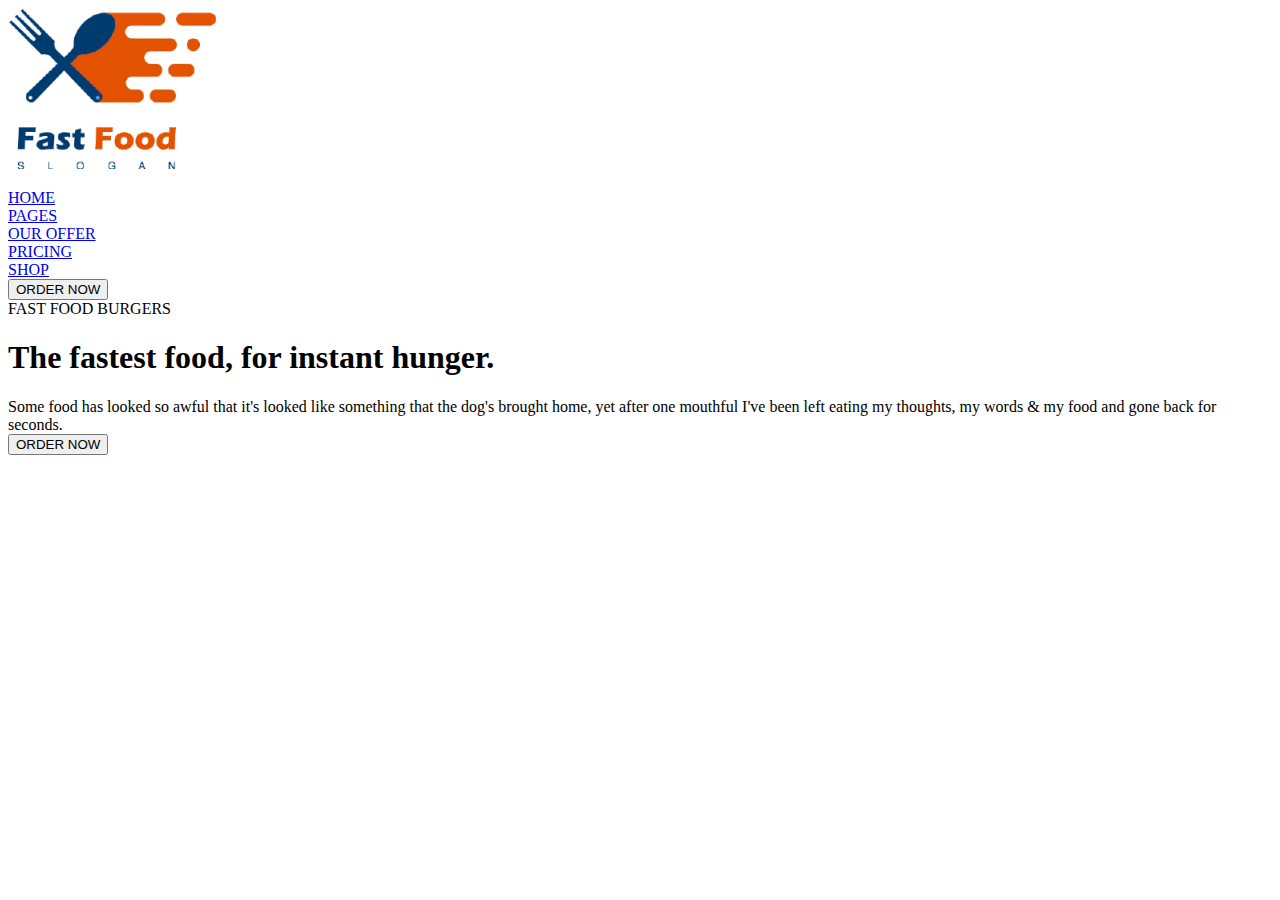
==== index.html @ 8cc74397 "ok i pull up to the after party" ====
<!DOCTYPE html>
<html lang="en">

<head>
    <meta charset="UTF-8">
    <meta http-equiv="X-UA-Compatible" content="IE=edge">
    <meta name="viewport" content="width=device-width, initial-scale=1.0">
    <title>Document</title>
    <link rel="style.css" href="style.css">
</head>

<body>
    <div class="wrapper">
        <section class="hero">
            <div class="container">
                <header class="header">
                    <div class="logo"><img src="img/content/fast-food-logo.png" alt="ergreg" class="logo__img">
                    </div>
                    <nav class="nav">
                        <ul class="nav__list"></ul>
                        <li class="nav__item">
                            <a href="#!" class="nav__link">HOME</a>
                        </li>
                        <li class="nav__item">
                            <a href="#!" class="nav__link">PAGES</a>
                        </li>
                        <li class="nav__item">
                            <a href="#!" class="nav__link">OUR OFFER</a>
                        </li>
                        <li class="nav__item">
                            <a href="#!" class="nav__link">PRICING</a>
                        </li>
                        <li class="nav__item">
                            <a href="#!" class="nav__link">SHOP</a>
                        </li>
            </div>
            </nav>
            <button class="btn">ORDER NOW</button>
            </header>
            <div class="content">
                <div class="content__disk">
                    <div class="content__headline">FAST FOOD BURGERS</div>
                    <h1 class="tittle">The fastest food, for instant hunger.</h1>
                    <div class="text">Some food has looked so awful that it's looked like something that the dog's
                        brought home, yet after one mouthful I've been left eating my thoughts, my words & my food and
                        gone back for seconds.
                    </div>
                </div>
                <BUtton class="btn">ORDER NOW</BUtton>
            </div>
    </div>
    </section>
    </div>
</body>

</html>
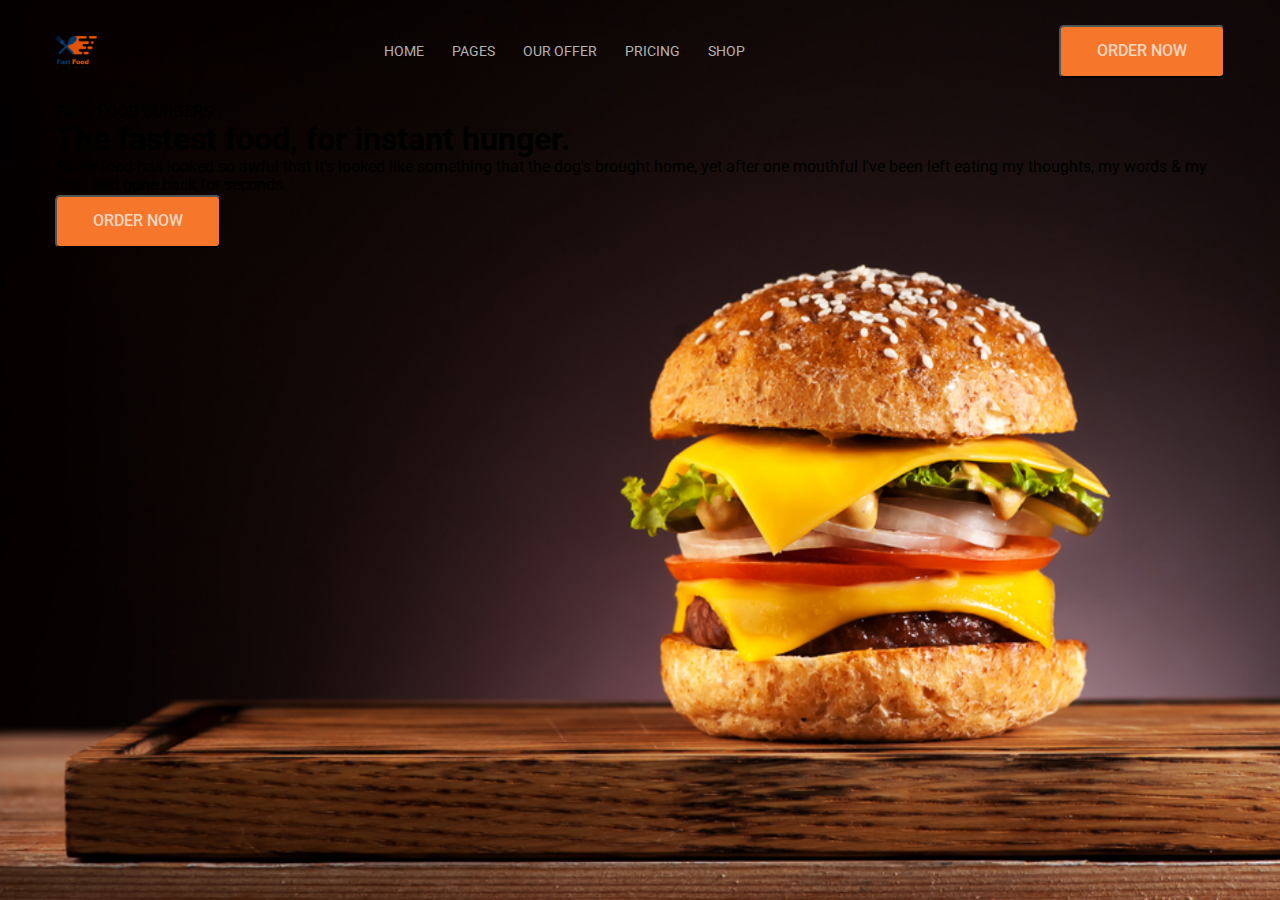
==== commit eb1792f1: "забыл" ====
--- a/index.html
+++ b/index.html
@@ -6,7 +6,11 @@
     <meta http-equiv="X-UA-Compatible" content="IE=edge">
     <meta name="viewport" content="width=device-width, initial-scale=1.0">
     <title>Document</title>
-    <link rel="style.css" href="style.css">
+    <link rel="preconnect" href="https://fonts.googleapis.com">
+    <link rel="preconnect" href="https://fonts.gstatic.com" crossorigin>
+    <link href="https://fonts.googleapis.com/css2?family=Roboto:wght@300;400;700&display=swap" rel="stylesheet">
+    <link rel="stylesheet" href="css/normize.css">
+    <link rel="stylesheet" href="css/style.css">
 </head>
 
 <body>
@@ -17,39 +21,40 @@
                     <div class="logo"><img src="img/content/fast-food-logo.png" alt="ergreg" class="logo__img">
                     </div>
                     <nav class="nav">
-                        <ul class="nav__list"></ul>
-                        <li class="nav__item">
-                            <a href="#!" class="nav__link">HOME</a>
-                        </li>
-                        <li class="nav__item">
-                            <a href="#!" class="nav__link">PAGES</a>
-                        </li>
-                        <li class="nav__item">
-                            <a href="#!" class="nav__link">OUR OFFER</a>
-                        </li>
-                        <li class="nav__item">
-                            <a href="#!" class="nav__link">PRICING</a>
-                        </li>
-                        <li class="nav__item">
-                            <a href="#!" class="nav__link">SHOP</a>
-                        </li>
+                        <ul class="nav__list">
+                            <li class="nav__item">
+                                <a href="#!" class="nav__link">HOME</a>
+                            </li>
+                            <li class="nav__item">
+                                <a href="#!" class="nav__link">PAGES</a>
+                            </li>
+                            <li class="nav__item">
+                                <a href="#!" class="nav__link">OUR OFFER</a>
+                            </li>
+                            <li class="nav__item">
+                                <a href="#!" class="nav__link">PRICING</a>
+                            </li>
+                            <li class="nav__item">
+                                <a href="#!" class="nav__link">SHOP</a>
+                            </li>
+                        </ul>
+                    </nav>
+                    <button class="btn">ORDER NOW</button>
+                </header>
+                <div class="content">
+                    <div class="content__disk">
+                        <div class="content__headline">FAST FOOD BURGERS</div>
+                        <h1 class="tittle">The fastest food, for instant hunger.</h1>
+                        <div class="text">Some food has looked so awful that it's looked like something that the dog's
+                            brought home, yet after one mouthful I've been left eating my thoughts, my words & my food
+                            and
+                            gone back for seconds.
+                        </div>
+                    </div>
+                    <BUtton class="btn">ORDER NOW</BUtton>
+                </div>
             </div>
-            </nav>
-            <button class="btn">ORDER NOW</button>
-            </header>
-            <div class="content">
-                <div class="content__disk">
-                    <div class="content__headline">FAST FOOD BURGERS</div>
-                    <h1 class="tittle">The fastest food, for instant hunger.</h1>
-                    <div class="text">Some food has looked so awful that it's looked like something that the dog's
-                        brought home, yet after one mouthful I've been left eating my thoughts, my words & my food and
-                        gone back for seconds.
-                    </div>
-                </div>
-                <BUtton class="btn">ORDER NOW</BUtton>
-            </div>
-    </div>
-    </section>
+        </section>
     </div>
 </body>
 
--- a/css/normize.css
+++ b/css/normize.css
@@ -0,0 +1,349 @@
+/*! normalize.css v8.0.1 | MIT License | github.com/necolas/normalize.css */
+
+/* Document
+   ========================================================================== */
+
+/**
+ * 1. Correct the line height in all browsers.
+ * 2. Prevent adjustments of font size after orientation changes in iOS.
+ */
+
+html {
+  line-height: 1.15; /* 1 */
+  -webkit-text-size-adjust: 100%; /* 2 */
+}
+
+/* Sections
+   ========================================================================== */
+
+/**
+ * Remove the margin in all browsers.
+ */
+
+body {
+  margin: 0;
+}
+
+/**
+ * Render the `main` element consistently in IE.
+ */
+
+main {
+  display: block;
+}
+
+/**
+ * Correct the font size and margin on `h1` elements within `section` and
+ * `article` contexts in Chrome, Firefox, and Safari.
+ */
+
+h1 {
+  font-size: 2em;
+  margin: 0.67em 0;
+}
+
+/* Grouping content
+   ========================================================================== */
+
+/**
+ * 1. Add the correct box sizing in Firefox.
+ * 2. Show the overflow in Edge and IE.
+ */
+
+hr {
+  box-sizing: content-box; /* 1 */
+  height: 0; /* 1 */
+  overflow: visible; /* 2 */
+}
+
+/**
+ * 1. Correct the inheritance and scaling of font size in all browsers.
+ * 2. Correct the odd `em` font sizing in all browsers.
+ */
+
+pre {
+  font-family: monospace, monospace; /* 1 */
+  font-size: 1em; /* 2 */
+}
+
+/* Text-level semantics
+   ========================================================================== */
+
+/**
+ * Remove the gray background on active links in IE 10.
+ */
+
+a {
+  background-color: transparent;
+}
+
+/**
+ * 1. Remove the bottom border in Chrome 57-
+ * 2. Add the correct text decoration in Chrome, Edge, IE, Opera, and Safari.
+ */
+
+abbr[title] {
+  border-bottom: none; /* 1 */
+  text-decoration: underline; /* 2 */
+  text-decoration: underline dotted; /* 2 */
+}
+
+/**
+ * Add the correct font weight in Chrome, Edge, and Safari.
+ */
+
+b,
+strong {
+  font-weight: bolder;
+}
+
+/**
+ * 1. Correct the inheritance and scaling of font size in all browsers.
+ * 2. Correct the odd `em` font sizing in all browsers.
+ */
+
+code,
+kbd,
+samp {
+  font-family: monospace, monospace; /* 1 */
+  font-size: 1em; /* 2 */
+}
+
+/**
+ * Add the correct font size in all browsers.
+ */
+
+small {
+  font-size: 80%;
+}
+
+/**
+ * Prevent `sub` and `sup` elements from affecting the line height in
+ * all browsers.
+ */
+
+sub,
+sup {
+  font-size: 75%;
+  line-height: 0;
+  position: relative;
+  vertical-align: baseline;
+}
+
+sub {
+  bottom: -0.25em;
+}
+
+sup {
+  top: -0.5em;
+}
+
+/* Embedded content
+   ========================================================================== */
+
+/**
+ * Remove the border on images inside links in IE 10.
+ */
+
+img {
+  border-style: none;
+}
+
+/* Forms
+   ========================================================================== */
+
+/**
+ * 1. Change the font styles in all browsers.
+ * 2. Remove the margin in Firefox and Safari.
+ */
+
+button,
+input,
+optgroup,
+select,
+textarea {
+  font-family: inherit; /* 1 */
+  font-size: 100%; /* 1 */
+  line-height: 1.15; /* 1 */
+  margin: 0; /* 2 */
+}
+
+/**
+ * Show the overflow in IE.
+ * 1. Show the overflow in Edge.
+ */
+
+button,
+input { /* 1 */
+  overflow: visible;
+}
+
+/**
+ * Remove the inheritance of text transform in Edge, Firefox, and IE.
+ * 1. Remove the inheritance of text transform in Firefox.
+ */
+
+button,
+select { /* 1 */
+  text-transform: none;
+}
+
+/**
+ * Correct the inability to style clickable types in iOS and Safari.
+ */
+
+button,
+[type="button"],
+[type="reset"],
+[type="submit"] {
+  -webkit-appearance: button;
+}
+
+/**
+ * Remove the inner border and padding in Firefox.
+ */
+
+button::-moz-focus-inner,
+[type="button"]::-moz-focus-inner,
+[type="reset"]::-moz-focus-inner,
+[type="submit"]::-moz-focus-inner {
+  border-style: none;
+  padding: 0;
+}
+
+/**
+ * Restore the focus styles unset by the previous rule.
+ */
+
+button:-moz-focusring,
+[type="button"]:-moz-focusring,
+[type="reset"]:-moz-focusring,
+[type="submit"]:-moz-focusring {
+  outline: 1px dotted ButtonText;
+}
+
+/**
+ * Correct the padding in Firefox.
+ */
+
+fieldset {
+  padding: 0.35em 0.75em 0.625em;
+}
+
+/**
+ * 1. Correct the text wrapping in Edge and IE.
+ * 2. Correct the color inheritance from `fieldset` elements in IE.
+ * 3. Remove the padding so developers are not caught out when they zero out
+ *    `fieldset` elements in all browsers.
+ */
+
+legend {
+  box-sizing: border-box; /* 1 */
+  color: inherit; /* 2 */
+  display: table; /* 1 */
+  max-width: 100%; /* 1 */
+  padding: 0; /* 3 */
+  white-space: normal; /* 1 */
+}
+
+/**
+ * Add the correct vertical alignment in Chrome, Firefox, and Opera.
+ */
+
+progress {
+  vertical-align: baseline;
+}
+
+/**
+ * Remove the default vertical scrollbar in IE 10+.
+ */
+
+textarea {
+  overflow: auto;
+}
+
+/**
+ * 1. Add the correct box sizing in IE 10.
+ * 2. Remove the padding in IE 10.
+ */
+
+[type="checkbox"],
+[type="radio"] {
+  box-sizing: border-box; /* 1 */
+  padding: 0; /* 2 */
+}
+
+/**
+ * Correct the cursor style of increment and decrement buttons in Chrome.
+ */
+
+[type="number"]::-webkit-inner-spin-button,
+[type="number"]::-webkit-outer-spin-button {
+  height: auto;
+}
+
+/**
+ * 1. Correct the odd appearance in Chrome and Safari.
+ * 2. Correct the outline style in Safari.
+ */
+
+[type="search"] {
+  -webkit-appearance: textfield; /* 1 */
+  outline-offset: -2px; /* 2 */
+}
+
+/**
+ * Remove the inner padding in Chrome and Safari on macOS.
+ */
+
+[type="search"]::-webkit-search-decoration {
+  -webkit-appearance: none;
+}
+
+/**
+ * 1. Correct the inability to style clickable types in iOS and Safari.
+ * 2. Change font properties to `inherit` in Safari.
+ */
+
+::-webkit-file-upload-button {
+  -webkit-appearance: button; /* 1 */
+  font: inherit; /* 2 */
+}
+
+/* Interactive
+   ========================================================================== */
+
+/*
+ * Add the correct display in Edge, IE 10+, and Firefox.
+ */
+
+details {
+  display: block;
+}
+
+/*
+ * Add the correct display in all browsers.
+ */
+
+summary {
+  display: list-item;
+}
+
+/* Misc
+   ========================================================================== */
+
+/**
+ * Add the correct display in IE 10+.
+ */
+
+template {
+  display: none;
+}
+
+/**
+ * Add the correct display in IE 10.
+ */
+
+[hidden] {
+  display: none;
+}
--- a/css/style.css
+++ b/css/style.css
@@ -0,0 +1,108 @@
+* {
+    box-sizing: border-box;
+}
+
+html body {
+    height: 100%;
+}
+
+body {
+    font-family: 'Roboto', sans-serif;
+}
+
+.wrapper {
+    min-height: 100%;
+}
+
+ul {
+    margin: 0;
+    padding: 0;
+}
+
+ul>li {
+    list-style: none;
+}
+
+a {
+    text-decoration: none;
+}
+
+h1,
+h2,
+h3,
+h4,
+h5,
+h6 {
+    margin: 0;
+}
+
+.hero {
+    background: url(../img/content/hero-bg.jpg) no-repeat center/cover;
+    height: 100vh;
+}
+
+.container {
+    max-width: 1170px;
+    margin: 0 auto;
+}
+
+.header {
+    align-items: center;
+    display: flex;
+    justify-content: space-between;
+    padding: 25px 0px;
+}
+
+.logo {
+    height: 52px;
+    width: 42px;
+}
+
+.logo__img {
+    width: 100%;
+    height: 100%;
+    object-fit: contain;
+}
+
+.nav {}
+
+.nav__list {
+    display: flex;
+
+}
+
+.nav__item {
+    margin-right: 28px;
+}
+
+.nav__item :last-child {
+    margin-right: 0;
+}
+
+.nav__link {
+    font-size: 14px;
+    line-height: 16%;
+    color: rgba(255, 255, 255, 0.7);
+    font-weight: 400;
+}
+
+.btn {
+    background-color: #f6762c;
+    border-radius: 5px;
+    padding: 15px 36px;
+    color: rgba(255, 255, 255, 0.7);
+    font-size: 16px;
+    Line-height: 1.18;
+    font-weight: 500;
+
+}
+
+.content {}
+
+.content__disk {}
+
+.content__headline {}
+
+.tittle {}
+
+.text {}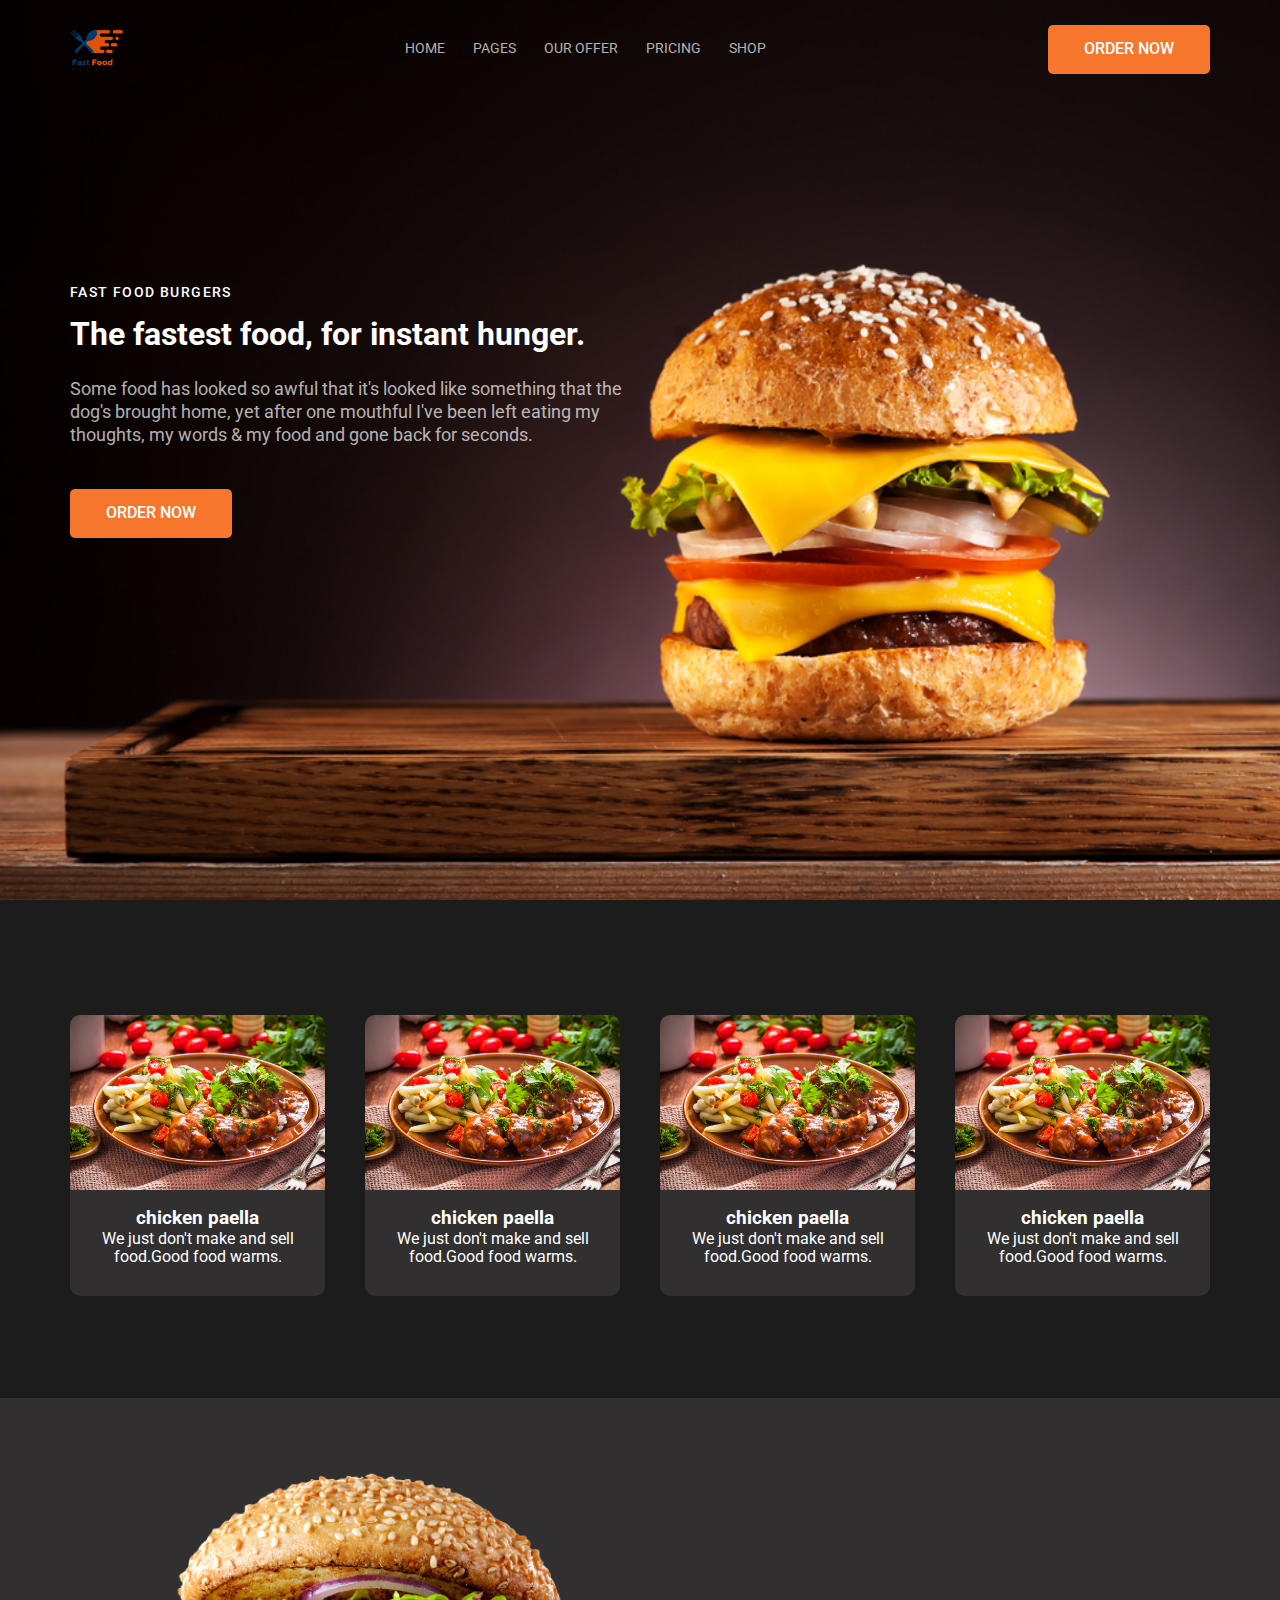
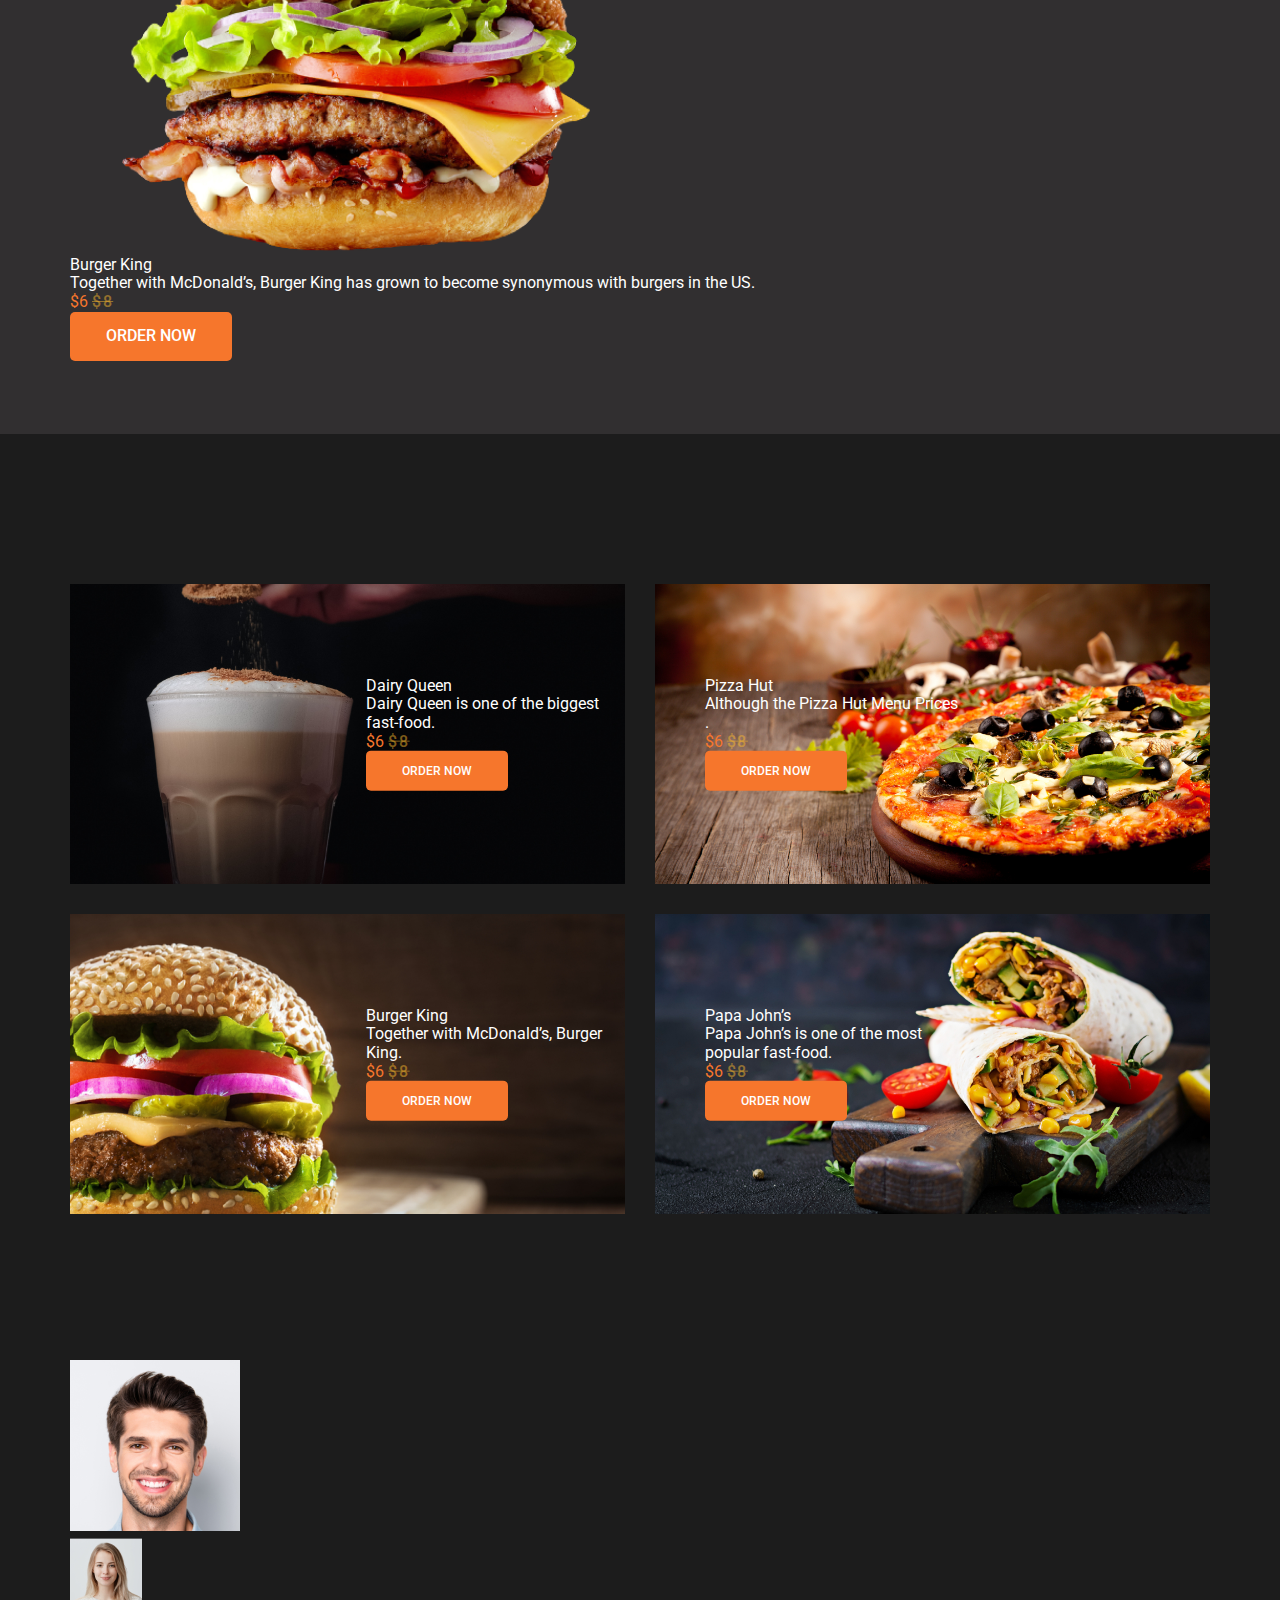
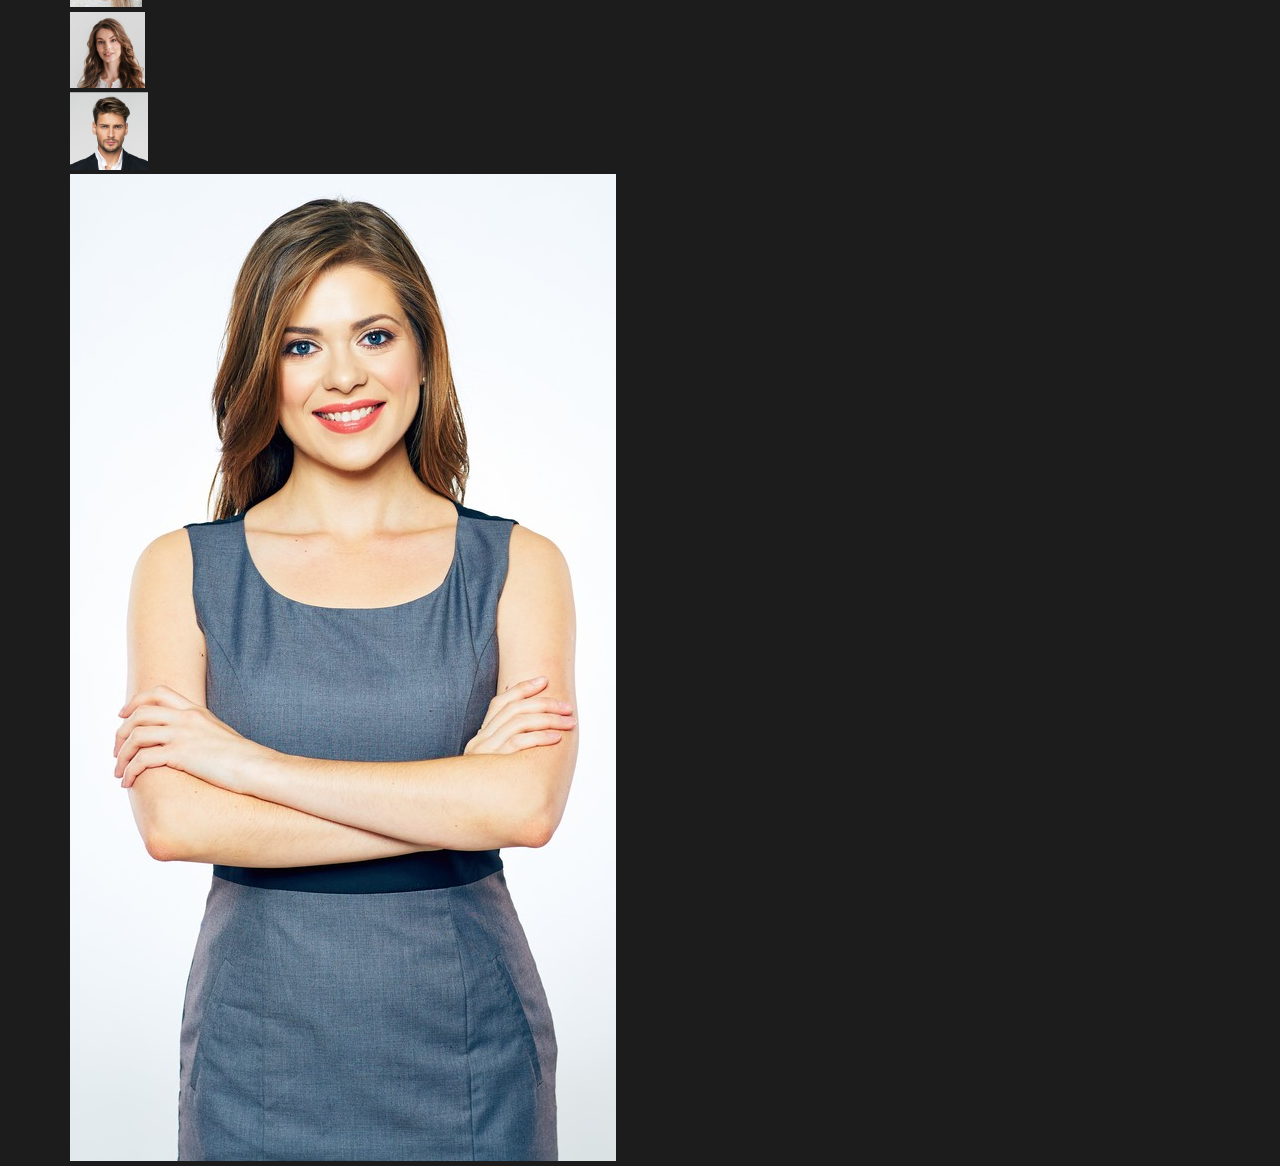
==== commit fd025088: "fast food" ====
--- a/index.html
+++ b/index.html
@@ -44,8 +44,9 @@
                 <div class="content">
                     <div class="content__disk">
                         <div class="content__headline">FAST FOOD BURGERS</div>
-                        <h1 class="tittle">The fastest food, for instant hunger.</h1>
-                        <div class="text">Some food has looked so awful that it's looked like something that the dog's
+                        <h1 class="tittle content__title">The fastest food, for instant hunger.</h1>
+                        <div class="content__text">Some food has looked so awful that it's looked like something that
+                            the dog's
                             brought home, yet after one mouthful I've been left eating my thoughts, my words & my food
                             and
                             gone back for seconds.
@@ -55,6 +56,158 @@
                 </div>
             </div>
         </section>
+        <section class="food">
+            <div class="container">
+                <ul class="food__list">
+                    <li class="food__item product-card">
+                        <div class="product-card__img-wrap">
+                            <img src="img/content/chicken-paella.jpg" alt="regjupeg" class="product-card__img">
+                        </div>
+                        <h3 class="product-card__tittle">chicken paella</h3>
+                        <div class="paragrapg product-card__desc">We just don't make and sell food.Good food warms.
+                        </div>
+                    </li>
+                    <li class="food__item product-card">
+                        <div class="product-card__img-wrap">
+                            <img src="img/content/chicken-paella.jpg" alt="regjupeg" class="product-card__img">
+                        </div>
+                        <h3 class="product-card__tittle">chicken paella</h3>
+                        <div class="paragrapg product-card__desc">We just don't make and sell food.Good food warms.
+                        </div>
+                    </li>
+                    <li class="food__item product-card">
+                        <div class="product-card__img-wrap">
+                            <img src="img/content/chicken-paella.jpg" alt="regjupeg" class="product-card__img">
+                        </div>
+                        <h3 class="product-card__tittle">chicken paella</h3>
+                        <div class="paragrapg product-card__desc">We just don't make and sell food.Good food warms.
+                        </div>
+                    </li>
+                    <li class="food__item product-card">
+                        <div class="product-card__img-wrap">
+                            <img src="img/content/chicken-paella.jpg" alt="regjupeg" class="product-card__img">
+                        </div>
+                        <h3 class="product-card__tittle">chicken paella</h3>
+                        <div class="paragrapg product-card__desc">We just don't make and sell food.Good food warms.
+                        </div>
+                    </li>
+                </ul>
+            </div>
+
+        </section>
+        <section class="order">
+            <div class="container order__containtr">
+                <div class="order__img-wrap">
+                    <img src="img/content/bk.png" alt="thraeasdf" class="order__img">
+                </div>
+                <div class="order__desc">
+                    <div class="action order__action">
+                        <div class=" action__tittle order__tittle">Burger King</div>
+                        <div class="paragrag order__paragrapg">
+                            Together with McDonald’s, Burger King has grown to become synonymous with burgers in the US.
+                        </div>
+                        <div class="order__price">
+                            <span class="price__new price__new_size_big">$6</span>
+                            <span class="price__old">$8</span>
+                        </div>
+                        <button class="btn">ORDER NOW</button>
+                    </div>
+                </div>
+            </div>
+        </section>
+        <section class="offers">
+            <div class="container">
+                <ul class="offers__list">
+                    <li class="offers__item offer">
+                        <img src="img/content/Dairy-Queen.jpg" alt="sadgasg" class="offers__img">
+                        <div class="action offer__action">
+                            <div class=" action__tittle ">Dairy Queen</div>
+                            <div class="paragrag order__paragrapg">
+                                Dairy Queen is one of the biggest fast-food.
+                            </div>
+                            <div class="order__price">
+                                <span class="price__new">$6</span>
+                                <span class="price__old">$8</span>
+                            </div>
+                            <button class="btn offer__btn">ORDER NOW</button>
+                        </div>
+                    </li>
+                    <li class="offers__item offer">
+                        <img src="img/content/Pizza-Hut.jpg" alt="sadgasg" class="offers__img">
+                        <div class="action offer__action">
+                            <div class=" action__tittle ">Pizza Hut</div>
+                            <div class="paragrag order__paragrapg">
+                                Although the Pizza Hut Menu Prices .
+                            </div>
+                            <div class="order__price">
+                                <span class="price__new">$6</span>
+                                <span class="price__old">$8</span>
+                            </div>
+                            <button class="btn offer__btn">ORDER NOW</button>
+                        </div>
+                    </li>
+                    <li class="offers__item offer">
+                        <img src="img/content/CDSDQwsqfD 1.png" alt="sadgasg" class="offers__img">
+                        <div class="action offer__action">
+                            <div class=" action__tittle ">Burger King</div>
+                            <div class="paragrag order__paragrapg">
+                                Together with McDonald’s, Burger King.
+                            </div>
+                            <div class="order__price">
+                                <span class="price__new">$6</span>
+                                <span class="price__old">$8</span>
+                            </div>
+                            <button class="btn offer__btn">ORDER NOW</button>
+                        </div>
+                    </li>
+                    <li class="offers__item offer">
+                        <img src="img/content/Papa-John’s.jpg" alt="sadgasg" class="offers__img">
+                        <div class="action offer__action">
+                            <div class=" action__tittle ">Papa John’s</div>
+                            <div class="paragrag offer__paragrapg">
+                                Papa John’s is one of the most popular fast-food.
+                            </div>
+                            <div class="order__price">
+                                <span class="price__new">$6</span>
+                                <span class="price__old">$8</span>
+                            </div>
+                            <button class="btn offer__btn">ORDER NOW</button>
+                        </div>
+                    </li>
+                </ul>
+            </div>
+        </section>
+        <section class="container feedback__container">
+            <div class="feedback__avatars feedbacl__column">
+                <ul class="avatar">
+                    <li class="avatar feedback__avatars">
+                        <a href="a" class="avatar__link">
+                            <img src="img/content/man.png" alt="gfhngfdwdq" class="avatar__img">
+                        </a>
+                    </li>
+                    <li class="avatar feedback__avatars">
+                        <a href="a" class="avatar__link">
+                            <img src="img/content/girl.png" alt="gfhngfdwdq" class="avatar__img">
+                        </a>
+                    </li>
+                    <li class="avatar feedback__avatars">
+                        <a href="a" class="avatar__link">
+                            <img src="img/content/girl2.png" alt="gfhngfdwdq" class="avatar__img">
+                        </a>
+                    </li>
+                    <li class="avatar feedback__avatars">
+                        <a href="a" class="avatar__link">
+                            <img src="img/content/man2.png" alt="gfhngfdwdq" class="avatar__img">
+                        </a>
+                    </li>
+                    <li class="avatar feedback__avatars">
+                        <a href="a" class="avatar__link">
+                            <img src="img/content/girl3.jfif" alt="gfhngfdwdq" class="avatar__img">
+                        </a>
+                    </li>
+                </ul>
+            </div>
+        </section>
     </div>
 </body>
 
--- a/css/style.css
+++ b/css/style.css
@@ -2,16 +2,19 @@
     box-sizing: border-box;
 }
 
-html body {
+html,
+body {
     height: 100%;
 }
 
 body {
     font-family: 'Roboto', sans-serif;
+    color: #FFFFFF;
 }
 
 .wrapper {
     min-height: 100%;
+    background-color: #1C1C1C;
 }
 
 ul {
@@ -25,15 +28,24 @@
 
 a {
     text-decoration: none;
+    display: block;
 }
 
 h1,
 h2,
 h3,
 h4,
-h5,
-h6 {
+h5 {
     margin: 0;
+}
+
+img {
+    max-width: 100%;
+}
+
+.container {
+    max-width: 1140px;
+    margin: 0 auto;
 }
 
 .hero {
@@ -41,21 +53,16 @@
     height: 100vh;
 }
 
-.container {
-    max-width: 1170px;
-    margin: 0 auto;
-}
-
 .header {
+    display: flex;
     align-items: center;
-    display: flex;
     justify-content: space-between;
     padding: 25px 0px;
 }
 
 .logo {
-    height: 52px;
-    width: 42px;
+    width: 53px;
+    height: 42px;
 }
 
 .logo__img {
@@ -64,45 +71,296 @@
     object-fit: contain;
 }
 
-.nav {}
+
 
 .nav__list {
     display: flex;
-
 }
 
 .nav__item {
     margin-right: 28px;
 }
 
-.nav__item :last-child {
+.nav__item:last-child {
     margin-right: 0;
 }
 
 .nav__link {
     font-size: 14px;
-    line-height: 16%;
+    line-height: 1.14;
     color: rgba(255, 255, 255, 0.7);
     font-weight: 400;
 }
 
 .btn {
-    background-color: #f6762c;
+    background-color: #F6762C;
+    border: none;
     border-radius: 5px;
     padding: 15px 36px;
+    color: #FFFFFF;
+    font-weight: 500;
+    font-size: 16px;
+    line-height: 1.18;
+    transition: all 0.8s;
+}
+
+.btn:hover {
+    background-color: #ff0400;
+}
+
+.content {
+    max-width: 49%;
+    color: #FFFFFF;
+    padding-top: 186px;
+}
+
+
+
+.content__headline {
+    font-weight: 500;
+    font-size: 14px;
+    line-height: 1.14;
+    letter-spacing: 0.1em;
+    margin-bottom: 15px;
+}
+
+.title {
+    font-weight: 500;
+    font-size: 57px;
+    line-height: 1.17;
+}
+
+.content__title {
+    margin-bottom: 24px;
+}
+
+.content__text {
+    font-weight: 400;
+    font-size: 18px;
+    line-height: 1.3;
     color: rgba(255, 255, 255, 0.7);
+    margin-bottom: 42px;
+}
+
+.food {
+    padding: 115px 0px 102px;
+}
+
+.food__list {
+    display: flex;
+    justify-content: space-between;
+}
+
+.food__item {
+    width: calc(25% - 30px);
+}
+
+.product-card {
+    background: #312F30;
+    border-radius: 10px;
+    overflow: hidden;
+    text-align: center;
+    padding-bottom: 30px;
+}
+
+.product-card__img-wrap {
+    width: 100%;
+    height: 175px;
+    overflow: hidden;
+    margin-bottom: 18px;
+}
+
+.product-card__img {
+    width: 100%;
+    height: 100%;
+    object-fit: cover;
+}
+
+.product-card__title {
+    font-weight: 500;
+    font-size: 20px;
+    line-height: 23px;
+    margin-bottom: 13px;
+}
+
+.paragraph {
+    font-weight: 400;
     font-size: 16px;
-    Line-height: 1.18;
-    font-weight: 500;
-
-}
-
-.content {}
-
-.content__disk {}
-
-.content__headline {}
-
-.tittle {}
-
-.text {}+    line-height: 1.19;
+    color: rgba(255, 255, 255, 0.7);
+}
+
+
+
+
+.order {
+    padding: 73px 0px;
+    background: #312F30;
+    ;
+}
+
+
+
+.order__container {
+    display: flex;
+    align-items: center;
+}
+
+.order__img-wrap {
+    width: 50%;
+    text-align: center;
+}
+
+
+.order__desk {
+    width: 50%;
+    padding-left: 109px;
+}
+
+.order__acton {
+    max-width: 368px;
+}
+
+
+
+
+
+.order__title {
+    margin-bottom: 24px;
+}
+
+
+.action__title {
+    font-weight: 500;
+    font-size: 44.2px;
+    line-height: 52px;
+}
+
+
+
+.order__paragraph {
+    margin-bottom: 13px;
+}
+
+
+
+.price {
+    line-height: 19px;
+    font-weight: 500;
+    letter-spacing: 0.1em;
+}
+
+.oder-price {
+    margin-bottom: 11px;
+
+}
+
+
+
+.price__new {
+    color: #F6762C;
+}
+
+.price__new_size_big {
+    font: 20px;
+}
+
+.price__old {
+    font-weight: 500;
+    font-size: 16px;
+    line-height: 19px;
+    letter-spacing: 0.1em;
+    text-decoration-line: line-through;
+    color: #F6762C;
+    color: rgba(246, 181, 44, 0.5);
+}
+
+.offers {
+    padding: 150px 0px 146px;
+
+}
+
+.offers__list {
+    display: flex;
+    flex-wrap: wrap;
+    justify-content: space-between;
+    row-gap: 30px;
+}
+
+.offers__item {
+    width: 48.7%;
+    height: 300px;
+    position: relative;
+}
+
+.offers__item:before {
+    content: "";
+    width: 100%;
+    height: 100%;
+    background-color: rgba(0, 0, 0, 0);
+    position: absolute;
+    transition: all 0.8s;
+}
+
+
+.offers__item:hover:before {
+    background-color: #00000096;
+}
+
+
+.offer {
+    position: relative;
+}
+
+.offers__img {
+    width: 100%;
+    height: 100%;
+    object-fit: cover;
+}
+
+.offers__item:nth-child(even) .offer__action {
+    left: 9%;
+}
+
+.offer__action {
+    position: absolute;
+    top: 50%;
+    transform: translate(0, -50%);
+    width: 46.6%;
+    right: 0;
+}
+
+.offer .action__title {
+    font-size: 30px;
+    line-height: 35px;
+    margin-bottom: 20px;
+}
+
+.offer__paragraph {
+    margin-bottom: 11px;
+}
+
+
+
+.offer-price {
+    margin-bottom: 11px;
+}
+
+
+
+.offer__btn {
+    padding: 13px 36px;
+    font-size: 12px;
+}
+
+.feedback__container {}
+
+.feedback__avatars {}
+
+.feedbacl__column {}
+
+.avatar {}
+
+.avatar__link {}
+
+.avatar__img {}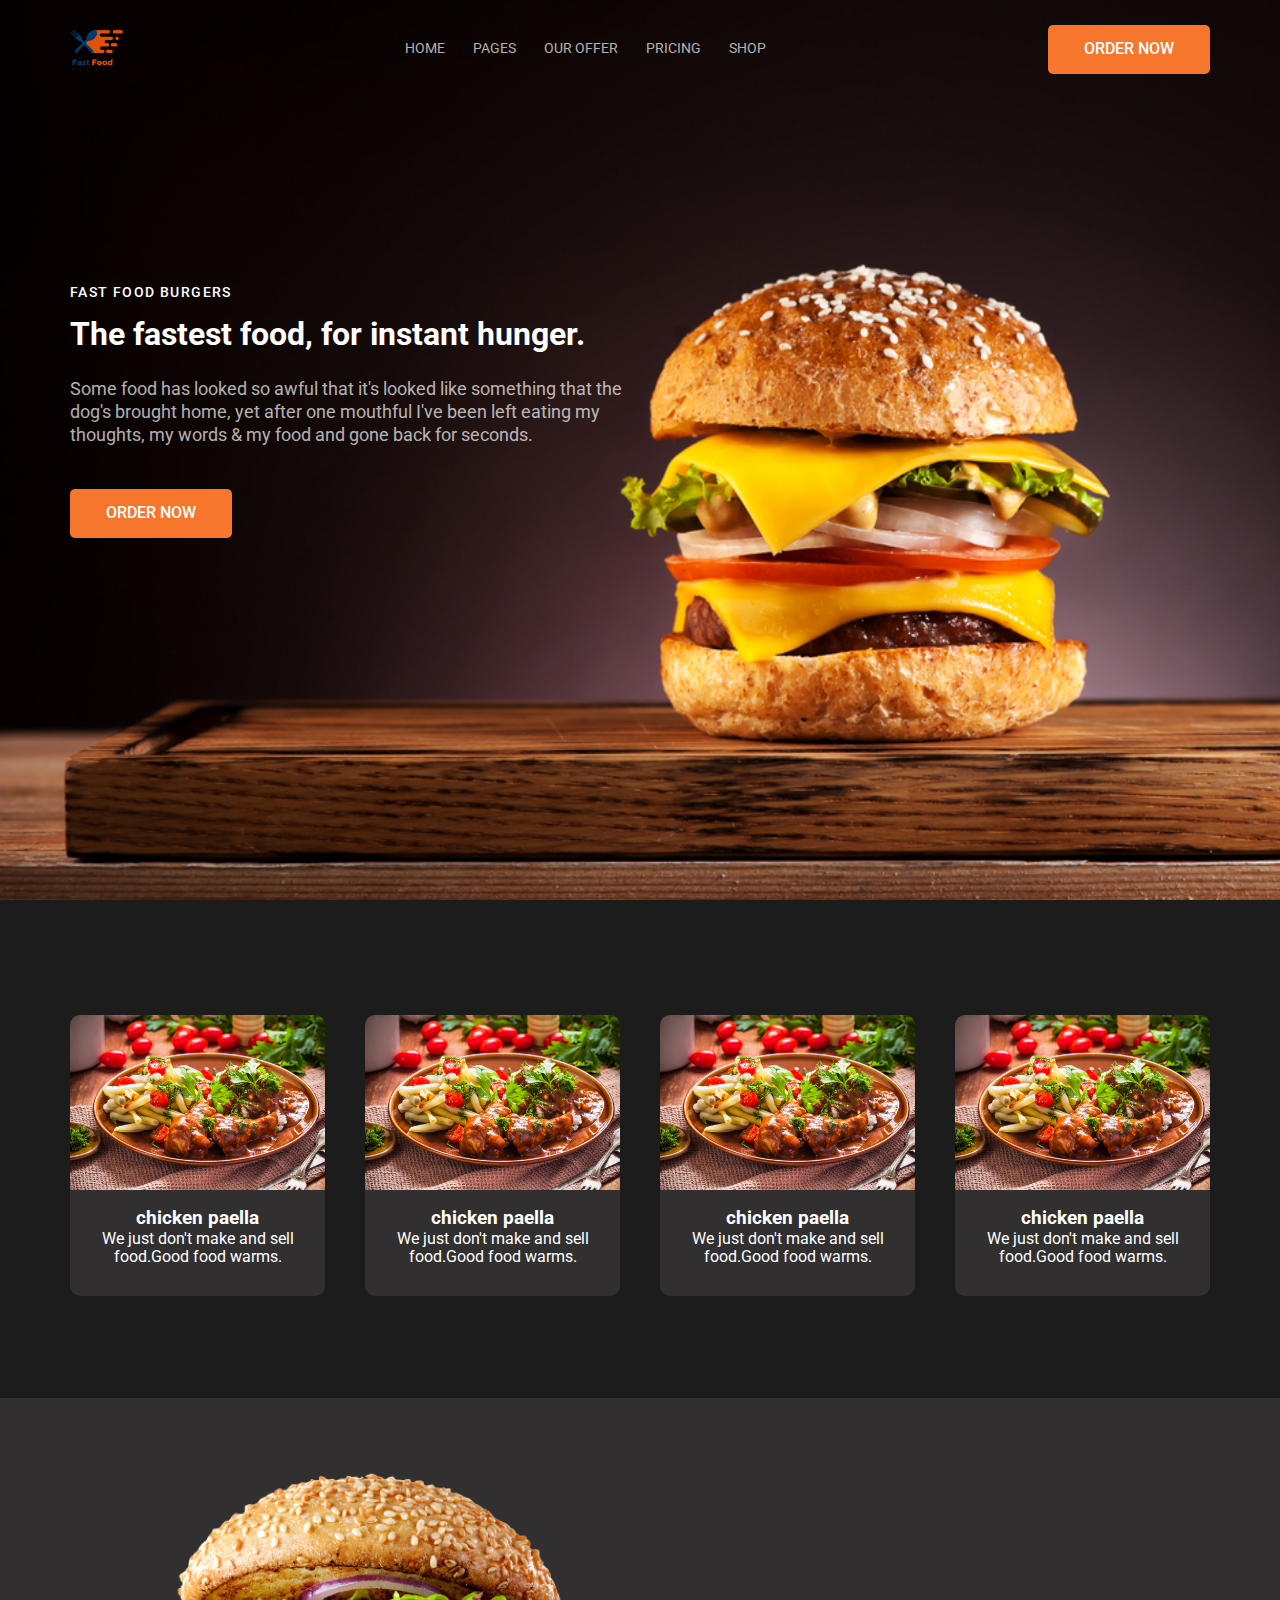
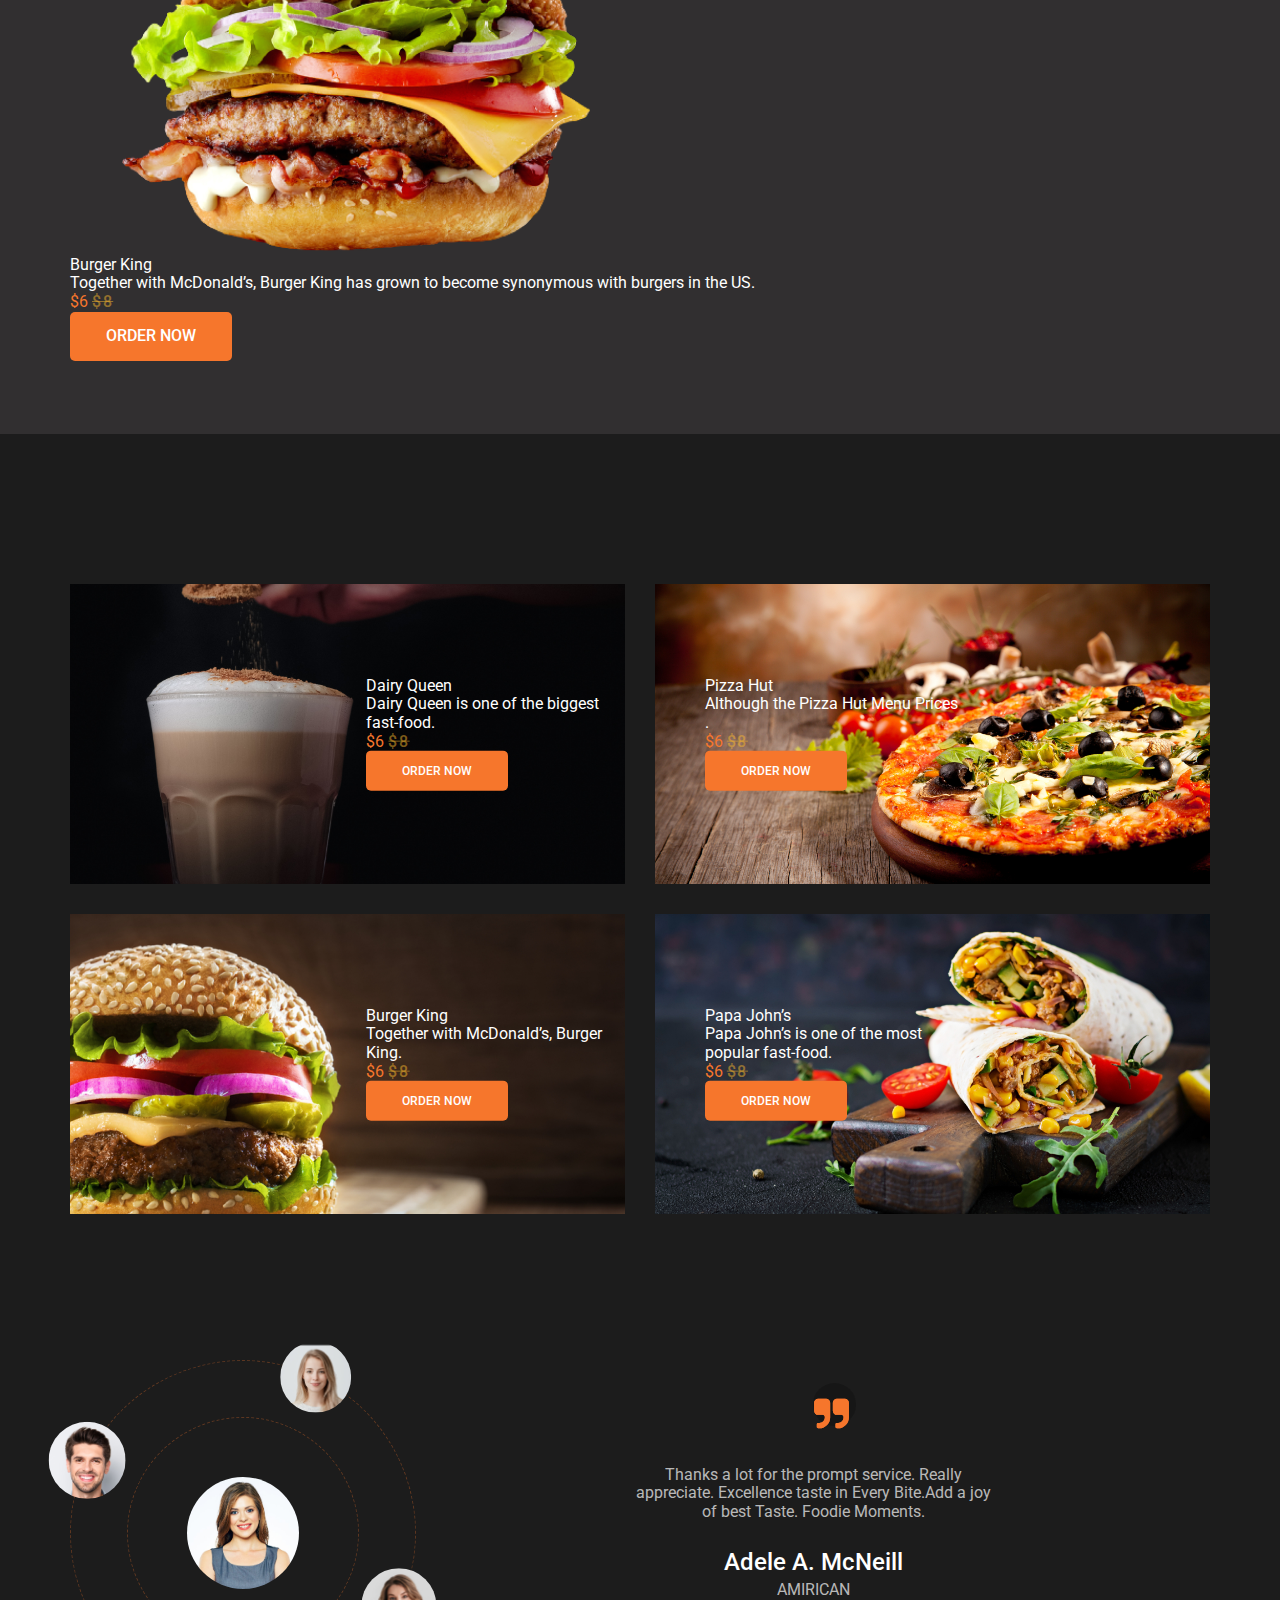
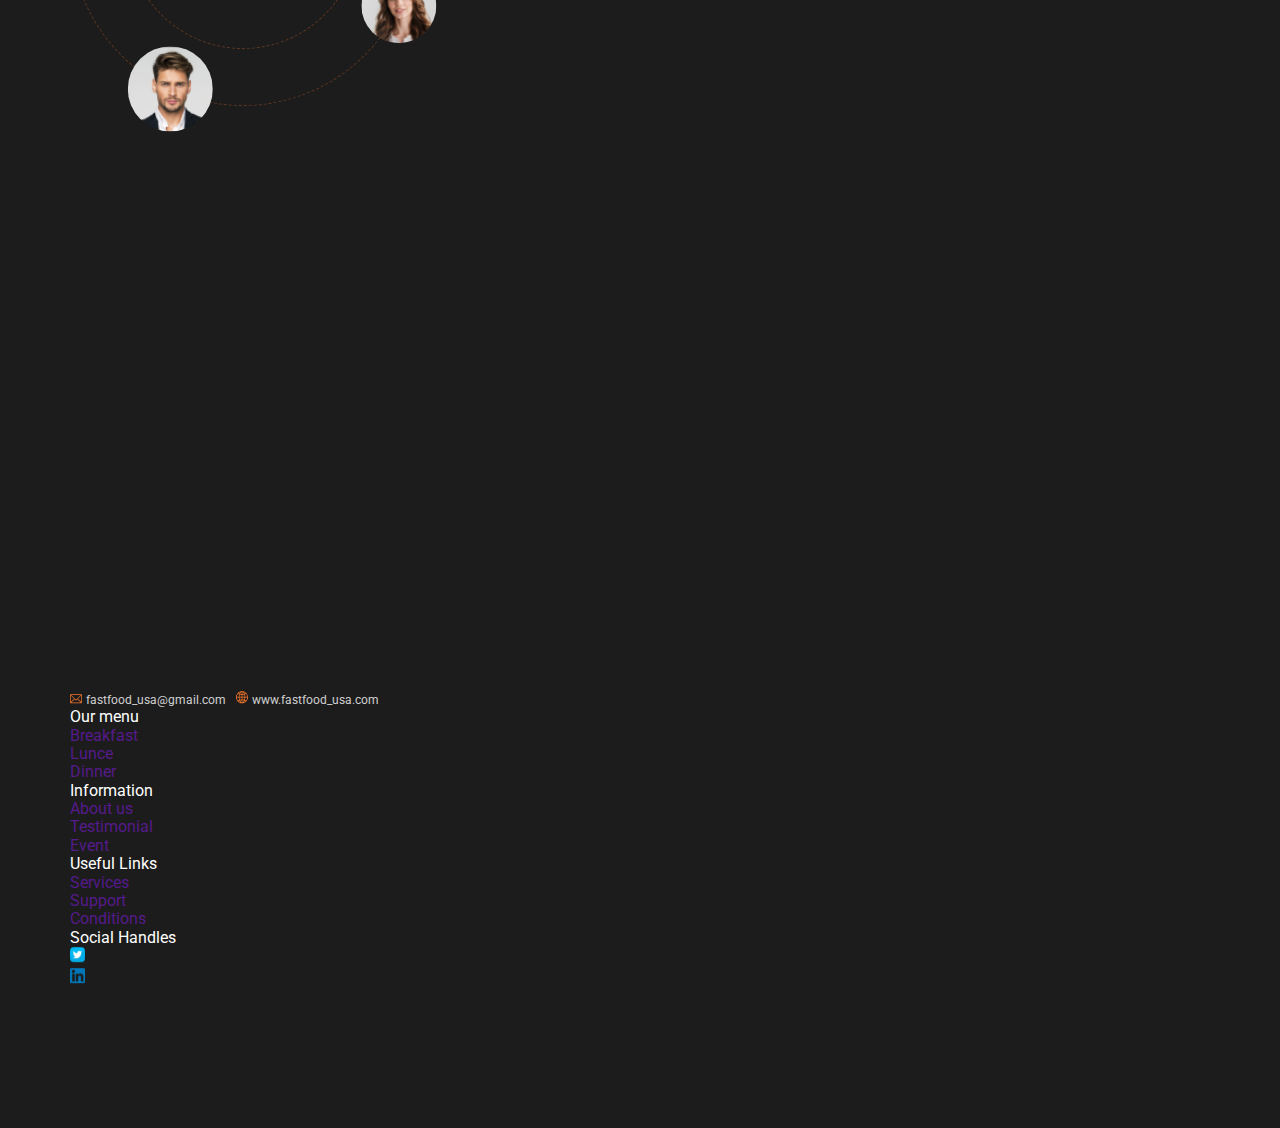
==== commit f6a309c5: "fast-food" ====
--- a/index.html
+++ b/index.html
@@ -4,7 +4,7 @@
 <head>
     <meta charset="UTF-8">
     <meta http-equiv="X-UA-Compatible" content="IE=edge">
-    <meta name="viewport" content="width=device-width, initial-scale=1.0">
+    <meta name="viewport" content="width=1200, initial-scale=1.0">
     <title>Document</title>
     <link rel="preconnect" href="https://fonts.googleapis.com">
     <link rel="preconnect" href="https://fonts.gstatic.com" crossorigin>
@@ -177,37 +177,122 @@
                 </ul>
             </div>
         </section>
-        <section class="container feedback__container">
-            <div class="feedback__avatars feedbacl__column">
-                <ul class="avatar">
-                    <li class="avatar feedback__avatars">
-                        <a href="a" class="avatar__link">
-                            <img src="img/content/man.png" alt="gfhngfdwdq" class="avatar__img">
-                        </a>
-                    </li>
-                    <li class="avatar feedback__avatars">
-                        <a href="a" class="avatar__link">
-                            <img src="img/content/girl.png" alt="gfhngfdwdq" class="avatar__img">
-                        </a>
-                    </li>
-                    <li class="avatar feedback__avatars">
-                        <a href="a" class="avatar__link">
-                            <img src="img/content/girl2.png" alt="gfhngfdwdq" class="avatar__img">
-                        </a>
-                    </li>
-                    <li class="avatar feedback__avatars">
-                        <a href="a" class="avatar__link">
-                            <img src="img/content/man2.png" alt="gfhngfdwdq" class="avatar__img">
-                        </a>
-                    </li>
-                    <li class="avatar feedback__avatars">
-                        <a href="a" class="avatar__link">
-                            <img src="img/content/girl3.jfif" alt="gfhngfdwdq" class="avatar__img">
-                        </a>
-                    </li>
-                </ul>
-            </div>
-        </section>
+        <section class="feedback">
+            <div class="container feedback__container">
+                <div class="feedback__avatars feedbacl__column">
+                    <ul class="avatars">
+                        <li class="avatar feedback__avatar">
+                            <a href="a" class="avatar__link">
+                                <img src="img/content/man.png" alt="gfhngfdwdq" class="avatar__img">
+                            </a>
+                        </li>
+                        <li class="avatar feedback__avatar">
+                            <a href="a" class="avatar__link">
+                                <img src="img/content/girl.png" alt="gfhngfdwdq" class="avatar__img">
+                            </a>
+                        </li>
+                        <li class="avatar feedback__avatar">
+                            <a href="a" class="avatar__link">
+                                <img src="img/content/girl2.png" alt="gfhngfdwdq" class="avatar__img">
+                            </a>
+                        </li>
+                        <li class="avatar feedback__avatar">
+                            <a href="a" class="avatar__link">
+                                <img src="img/content/man2.png" alt="gfhngfdwdq" class="avatar__img">
+                            </a>
+                        </li>
+                        <li class="avatar feedback__avatar">
+                            <a href="a" class="avatar__link">
+                                <img src="img/content/girl3.jfif" alt="gfhngfdwdq" class="avatar__img">
+                            </a>
+                        </li>
+                    </ul>
+                </div>
+                <div class="review feedback__column">
+                    <div class="review">
+                        <div class="review__text">Thanks a lot for the prompt service. Really appreciate. Excellence
+                            taste
+                            in Every Bite.Add a joy of best Taste. Foodie Moments.</div>
+                    </div>
+                    <div class="review__user-name">Adele A. McNeill</div>
+                    <div class="review__user-info">AMIRICAN</div>
+                </div>
+            </div>
+        </section>
+        <footer class="footer">
+            <div class="container footer__container">
+                <div class="footer__contact">
+                    <a href="!#" class="footer"></a>
+                    <div class="footer__links">
+                        <div class="contact-link">
+                            <a href="" class="content-link">
+                                <img src="img/icons/email.svg" alt="" class="contact-link__img">
+                                <span class="contact-link__text">fastfood_usa@gmail.com</span>
+                            </a>
+                            <a href="" class="content-link">
+                                <img src="img/icons/web.svg" alt="" class="contact-link__img">
+                                <span class="contact-link__text"> www.fastfood_usa.com</span>
+                            </a>
+                        </div>
+                    </div>
+                    <ul class="footer__menu">
+                        <li class="footer__menu-col">
+                            <div class="footer__menu-tittle">Our menu</div>
+                            <ul class="footer__menu-item">
+                                <a href="" class="footer__menu-link">Breakfast</a>
+                            </ul>
+                            <ul class="footer__menu-item">
+                                <a href="" class="footer__menu-link">Lunce</a>
+                            </ul>
+                            <ul class="footer__menu-item">
+                                <a href="" class="footer__menu-link">Dinner</a>
+                            </ul>
+
+                        </li>
+                        <li class="footer__menu-col">
+                            <div class="footer__menu-tittle">Information</div>
+                            <ul class="footer__menu-item">
+                                <a href="" class="footer__menu-link">About us </a>
+                            </ul>
+                            <ul class="footer__menu-item">
+                                <a href="" class="footer__menu-link">Testimonial</a>
+                            </ul>
+                            <ul class="footer__menu-item">
+                                <a href="" class="footer__menu-link">Event</a>
+                            </ul>
+
+                        </li>
+                        <li class="footer__menu-col">
+                            <div class="footer__menu-tittle">Useful Links</div>
+                            <ul class="footer__menu-item">
+                                <a href="" class="footer__menu-link">Services</a>
+                            </ul>
+                            <ul class="footer__menu-item">
+                                <a href="" class="footer__menu-link">Support</a>
+                            </ul>
+                            <ul class="footer__menu-item">
+                                <a href="" class="footer__menu-link">Conditions</a>
+                            </ul>
+                        </li>
+                        <li class="footer__menu-col">
+                            <div class="footer__menu-tittle">Social Handles</div>
+                            <ul class="social">
+                                <li class="social__item">
+                                    <a href="" class="social__link">
+                                        <img src="img/content/twitter 1.svg" alt="twitter" class="social__icon">
+                                    </a>
+                                </li>
+                                <li class="social__item">
+                                    <a href="" class="social__link">
+                                        <img src="img/content/linkedin 1.svg" alt="linkedin" class="social__icon">
+                                    </a>
+                                </li>
+                            </ul>
+                        </li>
+                    </ul>
+                </div>
+            </div>
+        </footer>
     </div>
 </body>
 
--- a/css/style.css
+++ b/css/style.css
@@ -353,14 +353,211 @@
     font-size: 12px;
 }
 
-.feedback__container {}
+.feedback {
+    padding-bottom: 194px;
+}
+
+
+.feedback__container {
+    display: flex;
+    align-items: center;
+}
+
+.feedback__avatars-wrap {}
+
+
+.feedback_column {
+    width: 50%;
+}
+
+.avatars {
+    width: 346px;
+    height: 346px;
+    position: relative;
+    border: 1px dashed rgba(246, 118, 44, 0.3);
+    border-radius: 50%;
+    transform: rotate(-65deg);
+}
+
+.avatars::after {
+    content: "";
+    width: 230px;
+    height: 230px;
+    border: 1px dashed rgba(246, 118, 44, 0.3);
+    display: block;
+    border: inherit;
+    top: 50%;
+    left: 50%;
+    transform: translate(-50%, -50%);
+    position: absolute;
+    border-radius: 50%;
+}
+
+.avatar {
+    width: 85px;
+    height: 85px;
+    overflow: hidden;
+    border-radius: 50%;
+
+}
+
+.feedback__avatar {
+    position: absolute;
+    transform: rotate(65deg);
+}
+
+.feedback__avatar:nth-child(1) {
+    top: 0;
+    left: 50%;
+    transform: translate(-50%, -50%) rotate(65deg);
+    height: 77px;
+    width: 77px;
+
+
+}
+
+.feedback__avatar:nth-child(2) {
+    top: 50%;
+    right: 0;
+    transform: translate(50%, -50%) rotate(65deg);
+    height: 71px;
+    width: 71px;
+
+
+}
+
+.feedback__avatar:nth-child(3) {
+    bottom: 0;
+    left: 50%;
+    transform: translate(-50%, 50%) rotate(65deg);
+    height: 75px;
+    width: 75px;
+
+}
+
+.feedback__avatar:nth-child(4) {
+    top: 50%;
+    left: 0;
+    transform: translate(-50%, -50%) rotate(65deg);
+    height: 85px;
+    width: 85px;
+
+}
+
+.feedback__avatar:nth-child(5) {
+
+    top: 50%;
+    left: 50%;
+    transform: translate(-50%, -50%) rotate(65deg);
+    height: 112px;
+    width: 112px;
+
+}
 
 .feedback__avatars {}
 
-.feedbacl__column {}
-
-.avatar {}
-
-.avatar__link {}
-
-.avatar__img {}+.avatar__link {
+    width: 100%;
+    height: 100%;
+    display: block;
+}
+
+.avatar__img {
+    width: 100%;
+    height: 100%;
+    object-fit: cover;
+    object-position: top center;
+}
+
+.review {
+    max-width: 368px;
+    text-align: center;
+    color: rgba(255, 255, 255, 0.7);
+    margin: 0 auto;
+    position: relative;
+}
+
+.review::before {
+    content: "";
+    display: block;
+    width: 43px;
+    height: 43px;
+    background-color: rgba(0, 0, 0, 0.1);
+    position: absolute;
+    border-radius: 50%;
+    left: 50%;
+    top: -83px;
+    transform: translate(-50, 0);
+}
+
+.review::after {
+    content: "";
+    display: block;
+    width: 37px;
+    height: 31px;
+    background: url(../img/content/Group.svg) center/contain no-repeat;
+    position: absolute;
+    left: 50%;
+    top: -68px;
+    transform: translate(-75, 0);
+}
+
+.review__text {
+    margin-bottom: 27px;
+}
+
+.review__user-name {
+    font-weight: 500;
+    font-size: 24px;
+    line-height: 1.17;
+    color: #FFFFFF;
+    margin-bottom: 5px;
+}
+
+.review__user-info {}
+
+.footer {
+    padding: 125px 0px 140px;
+}
+
+.container {}
+
+.footer__container {
+    display: flex;
+}
+
+.footer__contact {}
+
+.contact-link {
+    display: flex;
+    align-items: center;
+    column-gap: 10px;
+}
+
+.content-link {}
+
+.contact-link__img {}
+
+.contact-link__text {
+    color: rgba(255, 255, 255, 0.8);
+    font-size: 12px;
+    line-height: 1.17px;
+}
+
+.footer__menu {}
+
+.footer__menu-col {}
+
+.footer__menu-tittle {}
+
+.footer__menu-item {}
+
+.footer__menu-link {}
+
+.social {}
+
+.social__item {}
+
+.social__link {}
+
+.social__icon {}